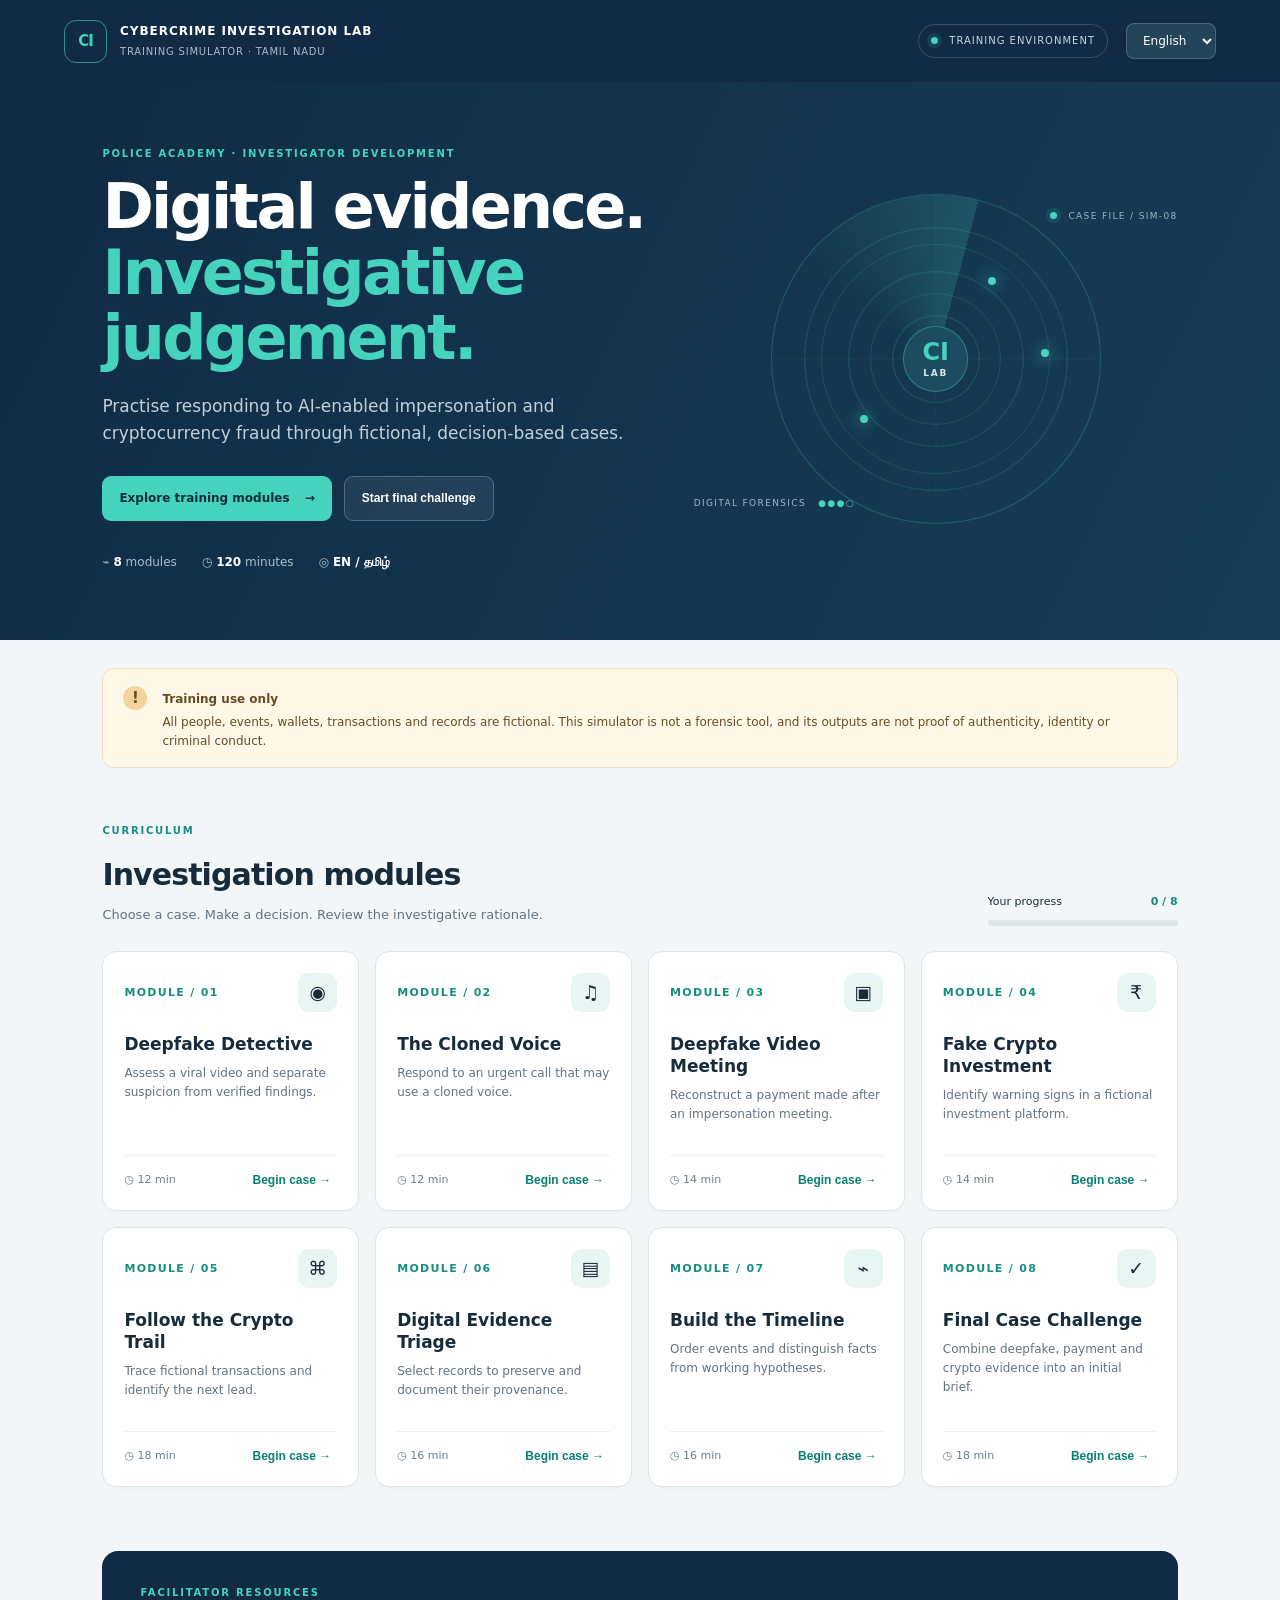
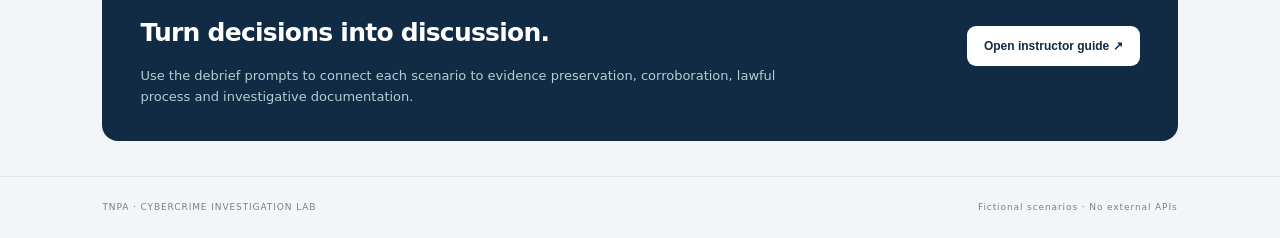
==== index.html @ 0a067c69 "Added Files" ====
<!doctype html>
<html lang="en">
<head>
  <meta charset="utf-8">
  <meta name="viewport" content="width=device-width, initial-scale=1">
  <meta name="theme-color" content="#102b43">
  <meta name="description" content="Bilingual, fictional cybercrime investigation training simulator for police academy learning.">
  <title>Cybercrime Investigation Lab | TN Police Academy</title>
  <link rel="stylesheet" href="assets/css/style.css">
</head>
<body>
<header class="topbar">
  <a class="brand" href="./" aria-label="Cybercrime Investigation Lab home">
    <span class="brand-mark">CI</span><span><strong>CYBERCRIME INVESTIGATION LAB</strong><small>TRAINING SIMULATOR · TAMIL NADU</small></span>
  </a>
  <div class="header-tools">
    <span class="training-pill"><span class="pulse"></span> TRAINING ENVIRONMENT</span>
    <label class="language-switch" for="languageSelect"><span class="sr-only">Language</span>
      <select id="languageSelect"><option value="en">English</option><option value="ta">தமிழ்</option></select>
    </label>
  </div>
</header>
<main>
  <section class="hero">
    <div class="hero-copy">
      <p class="eyebrow" data-i18n="eyebrow">POLICE ACADEMY · INVESTIGATOR DEVELOPMENT</p>
      <h1 data-i18n="heroTitle">Digital evidence.<br><em>Investigative judgement.</em></h1>
      <p class="hero-lede" data-i18n="heroLead">Practise responding to AI-enabled impersonation and cryptocurrency fraud through fictional, decision-based cases.</p>
      <div class="hero-actions"><a class="button button-primary" href="#modules" data-i18n="explore">Explore training modules <span>→</span></a><button class="button button-ghost" id="startAll" data-i18n="startChallenge">Start final challenge</button></div>
      <div class="hero-meta"><span>⌁ <b>8</b> modules</span><span>◷ <b>120</b> minutes</span><span>◎ <b>EN / தமிழ்</b></span></div>
    </div>
    <div class="hero-art" aria-hidden="true">
      <div class="radar"><div class="radar-ring r1"></div><div class="radar-ring r2"></div><div class="radar-ring r3"></div><div class="radar-sweep"></div><span class="radar-dot dot1"></span><span class="radar-dot dot2"></span><span class="radar-dot dot3"></span><div class="radar-center">CI<span>LAB</span></div></div>
      <div class="art-label label-top"><span class="status-dot"></span> CASE FILE / SIM-08</div>
      <div class="art-label label-bottom">DIGITAL FORENSICS <b>●●●○</b></div>
    </div>
  </section>
  <section class="notice" role="note"><span class="notice-icon">!</span><div><strong data-i18n="trainingOnly">Training use only</strong><p data-i18n="noticeText">All people, events, wallets, transactions and records are fictional. This simulator is not a forensic tool, and its outputs are not proof of authenticity, identity or criminal conduct.</p></div></section>
  <section class="section-heading" id="modules"><div><p class="eyebrow" data-i18n="curriculum">CURRICULUM</p><h2 data-i18n="modulesTitle">Investigation modules</h2><p data-i18n="modulesLead">Choose a case. Make a decision. Review the investigative rationale.</p></div><div class="progress-card"><div class="progress-top"><span data-i18n="progress">Your progress</span><strong id="progressText">0 / 8</strong></div><div class="progress-track"><div id="progressBar"></div></div></div></section>
  <section class="module-grid" id="moduleGrid" aria-live="polite"></section>
  <section class="instructor-band"><div><p class="eyebrow" data-i18n="instructorEyebrow">FACILITATOR RESOURCES</p><h2 data-i18n="instructorTitle">Turn decisions into discussion.</h2><p data-i18n="instructorText">Use the debrief prompts to connect each scenario to evidence preservation, corroboration, lawful process and investigative documentation.</p></div><button class="button button-light" id="openGuide" data-i18n="openGuide">Open instructor guide ↗</button></section>
  <section class="footer-note"><span>TNPA · CYBERCRIME INVESTIGATION LAB</span><span>Fictional scenarios · No external APIs</span></section>
</main>
<div class="modal-backdrop" id="modal" hidden>
  <section class="case-modal" role="dialog" aria-modal="true" aria-labelledby="caseTitle">
    <div class="modal-head"><div><p class="eyebrow" id="caseKicker">CASE FILE / SIM-01</p><h2 id="caseTitle">Case title</h2></div><button class="icon-button" id="closeModal" aria-label="Close">×</button></div>
    <div class="case-body"><div class="case-summary" id="caseSummary"></div><div class="case-content" id="caseContent"></div><div id="caseFeedback" aria-live="polite"></div></div>
    <div class="modal-foot"><span id="caseStep">DECISION 1</span><button class="button button-primary" id="nextStep">Submit decision →</button></div>
  </section>
</div>
<script src="assets/js/app.js"></script>
</body>
</html>
---- assets/css/style.css ----
:root{--navy:#102b43;--navy2:#173d59;--teal:#45d3bd;--ink:#172b3a;--muted:#617382;--paper:#f3f6f8;--line:#dce5ea;--white:#fff;--amber:#e9a23b;--shadow:0 18px 55px #102b4312}*{box-sizing:border-box}html{scroll-behavior:smooth}body{margin:0;background:var(--paper);color:var(--ink);font:15px/1.6 Inter,ui-sans-serif,system-ui,-apple-system,"Segoe UI",sans-serif}.topbar{height:82px;background:var(--navy);color:#fff;display:flex;align-items:center;justify-content:space-between;padding:0 clamp(20px,5vw,76px);gap:20px}.brand{display:flex;align-items:center;gap:13px;color:inherit;text-decoration:none}.brand-mark{display:grid;place-items:center;width:43px;height:43px;border:1px solid #45d3bd99;border-radius:12px;color:var(--teal);font-weight:800;letter-spacing:-1px}.brand strong,.brand small{display:block;letter-spacing:.08em}.brand strong{font-size:12px}.brand small{font-size:10px;color:#a8bdca;margin-top:3px}.header-tools{display:flex;align-items:center;gap:18px}.training-pill{font-size:10px;letter-spacing:.1em;color:#c5d6df;border:1px solid #ffffff2b;border-radius:30px;padding:8px 12px}.pulse,.status-dot{display:inline-block;width:7px;height:7px;background:var(--teal);border-radius:50%;margin-right:7px;box-shadow:0 0 0 4px #45d3bd20}.language-switch select{background:#24445a;color:white;border:1px solid #ffffff30;border-radius:8px;padding:9px 12px;font:inherit;font-size:12px}.hero{background:linear-gradient(115deg,var(--navy),#173d59);color:white;display:grid;grid-template-columns:1.1fr .9fr;align-items:center;padding:64px clamp(20px,8vw,120px) 68px;min-height:460px;overflow:hidden}.eyebrow{font-size:10px;font-weight:800;letter-spacing:.18em;color:#168d82;margin:0 0 12px}.hero .eyebrow{color:var(--teal)}h1{font-size:clamp(38px,5vw,62px);line-height:1.06;letter-spacing:-.045em;margin:0 0 22px}h1 em{font-style:normal;color:var(--teal)}.hero-lede{color:#c0d0d9;max-width:540px;font-size:17px}.hero-actions{display:flex;gap:12px;flex-wrap:wrap;margin-top:28px}.button{border:0;border-radius:9px;padding:13px 17px;font-weight:750;font-size:12px;cursor:pointer;text-decoration:none;display:inline-flex;align-items:center;justify-content:center;gap:15px;transition:transform .15s,filter .15s}.button:hover{transform:translateY(-1px);filter:brightness(1.04)}.button-primary{background:var(--teal);color:#0b2d3b}.button-ghost{background:#ffffff12;color:white;border:1px solid #ffffff3a}.button-light{background:white;color:var(--navy)}.hero-meta{display:flex;gap:25px;color:#a9c0cc;font-size:12px;margin-top:32px}.hero-meta b{color:white}.hero-art{min-height:300px;position:relative;display:grid;place-items:center}.radar{width:min(330px,80vw);aspect-ratio:1;border-radius:50%;position:relative;border:1px solid #45d3bd40;background:repeating-radial-gradient(circle,transparent 0 42px,#45d3bd20 43px 44px),linear-gradient(90deg,transparent 49.8%,#45d3bd22 50%,transparent 50.2%),linear-gradient(transparent 49.8%,#45d3bd22 50%,transparent 50.2%)}.radar-ring{position:absolute;border:1px solid #45d3bd26;border-radius:50%;inset:15%}.r2{inset:30%}.r3{inset:45%}.radar-sweep{position:absolute;inset:0;border-radius:50%;background:conic-gradient(from 15deg,transparent 0 78%,#45d3bd00 80%,#45d3bd30 100%);clip-path:circle(50%);}.radar-center{position:absolute;inset:40%;display:grid;place-content:center;text-align:center;border-radius:50%;background:#1d4b60;border:1px solid #45d3bd66;color:var(--teal);font-weight:900;font-size:24px;line-height:1}.radar-center span{font-size:9px;letter-spacing:.2em;color:#d3e9e8;margin-top:5px}.radar-dot{position:absolute;width:8px;height:8px;border-radius:50%;background:var(--teal);box-shadow:0 0 16px var(--teal)}.dot1{top:25%;left:66%}.dot2{top:67%;left:27%}.dot3{top:47%;left:82%}.art-label{position:absolute;color:#9db8c6;font-size:9px;letter-spacing:.15em}.label-top{top:15px;right:0}.label-bottom{bottom:14px;left:0}.label-bottom b{color:var(--teal);margin-left:8px}.notice{display:flex;gap:15px;margin:28px clamp(20px,8vw,120px);padding:17px 20px;background:#fff8e9;border:1px solid #f1dfb9;border-radius:12px;color:#664c22}.notice-icon{width:24px;height:24px;flex:0 0 auto;display:grid;place-items:center;background:#f2d49c;border-radius:50%;font-weight:900}.notice strong{font-size:12px}.notice p{margin:3px 0 0;font-size:12px;line-height:1.55}.section-heading{display:flex;justify-content:space-between;align-items:end;gap:24px;margin:55px clamp(20px,8vw,120px) 25px}.section-heading h2,.instructor-band h2{font-size:30px;letter-spacing:-.03em;margin:0 0 6px}.section-heading p:not(.eyebrow){margin:0;color:var(--muted);font-size:13px}.progress-card{width:190px;flex:0 0 auto}.progress-top{display:flex;justify-content:space-between;font-size:11px;margin-bottom:9px}.progress-top strong{color:#138c80}.progress-track{height:6px;background:#dce6e9;border-radius:10px;overflow:hidden}.progress-track div{height:100%;width:0;background:#159b8b;transition:width .3s}.module-grid{display:grid;grid-template-columns:repeat(4,minmax(0,1fr));gap:16px;margin:0 clamp(20px,8vw,120px) 64px}.module-card{background:white;border:1px solid var(--line);border-radius:14px;padding:21px;min-height:260px;display:flex;flex-direction:column;box-shadow:0 2px 4px #102b4305;transition:transform .18s,box-shadow .18s}.module-card:hover{transform:translateY(-3px);box-shadow:var(--shadow)}.card-top{display:flex;justify-content:space-between;align-items:center;margin-bottom:21px}.module-number{font-size:11px;font-weight:850;color:#168d82;letter-spacing:.12em}.module-icon{width:39px;height:39px;border-radius:11px;background:#e8f6f3;display:grid;place-items:center;font-size:19px}.module-card h3{font-size:17px;line-height:1.3;margin:0 0 9px}.module-card p{font-size:12px;color:var(--muted);margin:0 0 18px}.card-bottom{display:flex;align-items:center;justify-content:space-between;margin-top:auto;padding-top:15px;border-top:1px solid #edf1f3}.duration{font-size:11px;color:#6b7e8b}.module-link{border:0;background:none;color:#087f75;font-weight:800;font-size:12px;cursor:pointer}.done-tag{font-size:10px;color:#087f75;background:#e3f7f1;padding:4px 7px;border-radius:20px}.instructor-band{margin:0 clamp(20px,8vw,120px) 35px;padding:34px 38px;border-radius:16px;background:var(--navy);color:white;display:flex;justify-content:space-between;align-items:center;gap:28px}.instructor-band .eyebrow{color:var(--teal)}.instructor-band h2{font-size:25px}.instructor-band p:not(.eyebrow){max-width:650px;color:#b8cbd5;font-size:13px;margin-bottom:0}.footer-note{border-top:1px solid var(--line);padding:23px clamp(20px,8vw,120px);display:flex;justify-content:space-between;color:#71828d;font-size:9px;letter-spacing:.1em}.modal-backdrop{position:fixed;inset:0;background:#061a29b8;z-index:10;display:grid;place-items:center;padding:20px;overflow:auto}.modal-backdrop[hidden]{display:none}.case-modal{width:min(760px,100%);max-height:92vh;display:flex;flex-direction:column;background:white;border-radius:16px;overflow:hidden;box-shadow:0 25px 90px #0004}.modal-head{padding:25px 28px 20px;background:var(--navy);color:white;display:flex;justify-content:space-between;align-items:start}.modal-head .eyebrow{color:var(--teal)}.modal-head h2{margin:0;font-size:25px;line-height:1.2}.icon-button{background:#ffffff18;border:1px solid #ffffff30;color:white;border-radius:8px;width:36px;height:36px;font-size:24px;cursor:pointer}.case-body{padding:25px 28px;overflow:auto}.case-summary{padding:15px 17px;background:#f1f6f8;border-left:3px solid #1aa391;border-radius:5px;margin-bottom:22px;font-size:13px}.case-content h3{font-size:16px;margin:0 0 12px}.case-content p,.case-content li{font-size:13px;color:#526574}.choice-list{display:grid;gap:9px}.choice{display:flex;gap:11px;align-items:start;padding:13px;border:1px solid var(--line);border-radius:9px;cursor:pointer;font-size:13px}.choice:has(input:checked){border-color:#159b8b;background:#eefaf7}.choice input{accent-color:#138c80;margin-top:4px}.case-feedback{margin-top:18px;padding:15px;border-radius:9px;background:#eaf7f2;font-size:13px}.case-feedback h4{margin:0 0 5px;color:#087f75}.case-feedback p{margin:0;color:#35564f}.modal-foot{border-top:1px solid var(--line);padding:15px 28px;display:flex;justify-content:space-between;align-items:center}.modal-foot span{font-size:10px;letter-spacing:.12em;color:#70818b}.modal-foot .button{padding:11px 16px}.evidence-list{display:grid;gap:8px}.evidence-item{border:1px solid var(--line);padding:12px;border-radius:8px;font-size:13px}.evidence-item input{accent-color:#138c80;margin-right:8px}.mini-table{width:100%;border-collapse:collapse;font-size:12px}.mini-table th,.mini-table td{padding:10px;text-align:left;border-bottom:1px solid var(--line)}.mini-table th{color:#607583;background:#f5f8f9}.sr-only{position:absolute;width:1px;height:1px;padding:0;margin:-1px;overflow:hidden;clip:rect(0,0,0,0);white-space:nowrap;border:0}body.ta{font-family:"Noto Sans Tamil",Latha,system-ui,sans-serif}.ta .hero-lede{line-height:1.9}@media(max-width:1050px){.module-grid{grid-template-columns:repeat(2,minmax(0,1fr))}.hero{padding-left:6vw;padding-right:6vw}.section-heading,.notice,.module-grid,.instructor-band{margin-left:6vw;margin-right:6vw}}@media(max-width:650px){.topbar{height:auto;min-height:74px;padding:14px 18px}.brand strong{font-size:10px}.brand small{font-size:8px}.training-pill{display:none}.hero{grid-template-columns:1fr;padding:48px 22px 32px}.hero-art{min-height:220px}.radar{width:220px}.hero-meta{gap:12px;flex-wrap:wrap}.notice{margin:18px}.section-heading{margin:40px 20px 20px;align-items:start;flex-direction:column}.progress-card{width:100%}.module-grid{grid-template-columns:1fr;margin:0 18px 40px}.module-card{min-height:220px}.instructor-band{margin:0 18px 25px;padding:25px;align-items:start;flex-direction:column}.footer-note{padding:20px;gap:12px;flex-direction:column}.case-body{padding:20px}.modal-head{padding:20px}.modal-foot{padding:14px 20px}.modal-head h2{font-size:21px}}
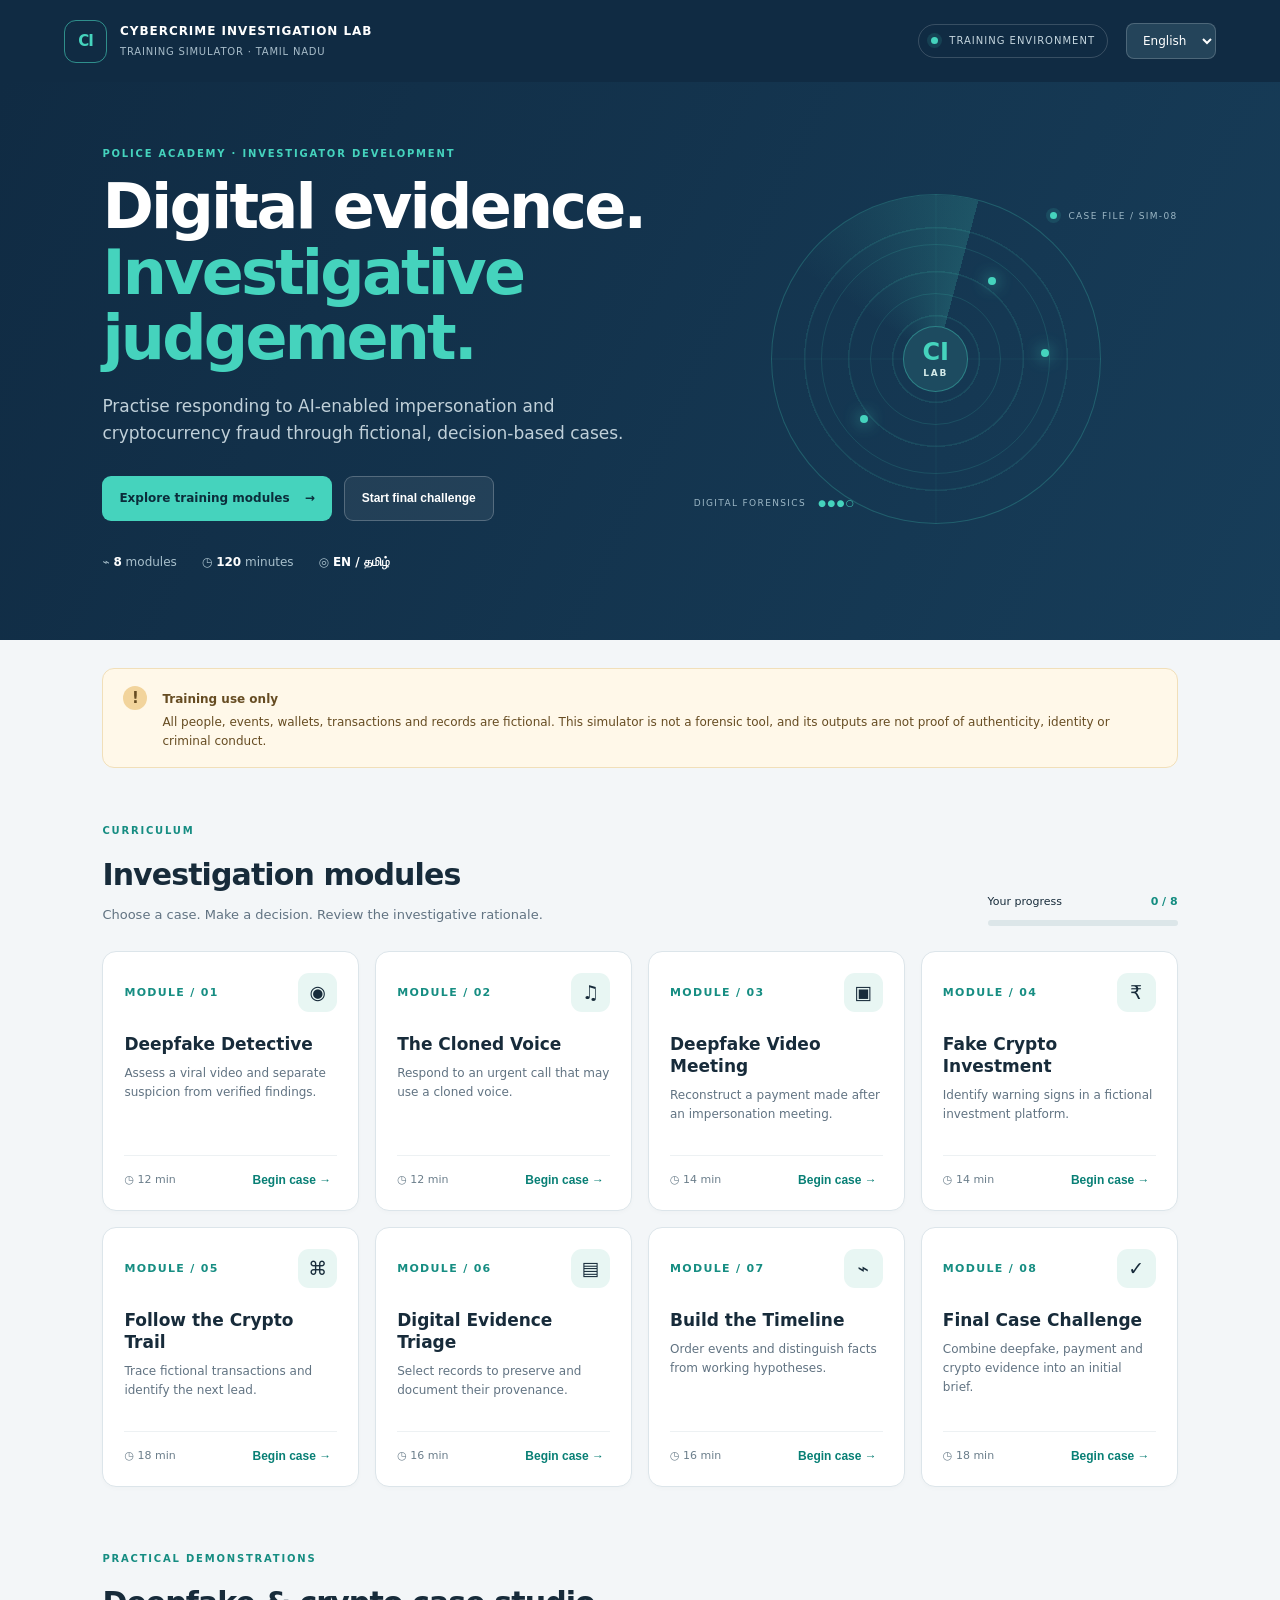
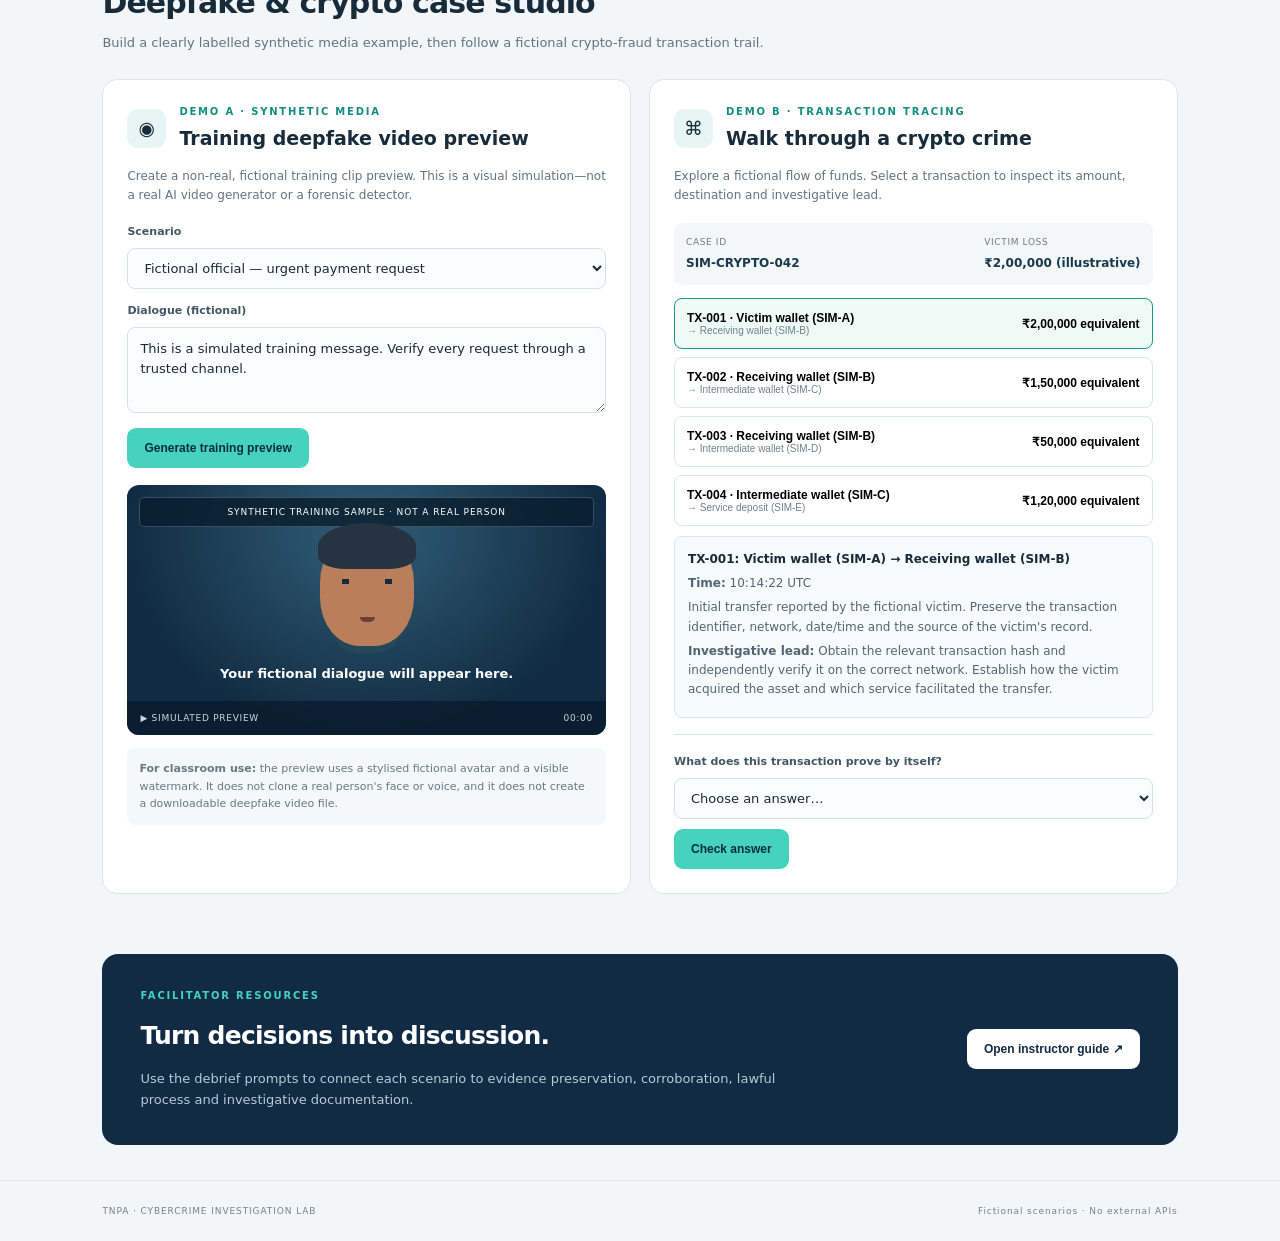
==== commit c1260507: "Updated the files" ====
--- a/index.html
+++ b/index.html
@@ -38,6 +38,40 @@
   <section class="notice" role="note"><span class="notice-icon">!</span><div><strong data-i18n="trainingOnly">Training use only</strong><p data-i18n="noticeText">All people, events, wallets, transactions and records are fictional. This simulator is not a forensic tool, and its outputs are not proof of authenticity, identity or criminal conduct.</p></div></section>
   <section class="section-heading" id="modules"><div><p class="eyebrow" data-i18n="curriculum">CURRICULUM</p><h2 data-i18n="modulesTitle">Investigation modules</h2><p data-i18n="modulesLead">Choose a case. Make a decision. Review the investigative rationale.</p></div><div class="progress-card"><div class="progress-top"><span data-i18n="progress">Your progress</span><strong id="progressText">0 / 8</strong></div><div class="progress-track"><div id="progressBar"></div></div></div></section>
   <section class="module-grid" id="moduleGrid" aria-live="polite"></section>
+
+  <section class="section-heading studio-heading" id="practical-studio"><div><p class="eyebrow">PRACTICAL DEMONSTRATIONS</p><h2>Deepfake & crypto case studio</h2><p>Build a clearly labelled synthetic media example, then follow a fictional crypto-fraud transaction trail.</p></div></section>
+  <section class="studio-grid">
+    <article class="studio-panel">
+      <div class="studio-panel-head"><span class="module-icon">◉</span><div><p class="eyebrow">DEMO A · SYNTHETIC MEDIA</p><h3>Training deepfake video preview</h3></div></div>
+      <p class="studio-copy">Create a non-real, fictional training clip preview. This is a visual simulation—not a real AI video generator or a forensic detector.</p>
+      <label class="field-label" for="scenarioSelect">Scenario</label>
+      <select id="scenarioSelect" class="field"><option value="official">Fictional official — urgent payment request</option><option value="family">Fictional family member — emergency request</option><option value="investor">Fictional investment promoter — guaranteed returns</option></select>
+      <label class="field-label" for="scriptInput">Dialogue (fictional)</label>
+      <textarea id="scriptInput" class="field" rows="3">This is a simulated training message. Verify every request through a trusted channel.</textarea>
+      <button class="button button-primary" id="generatePreview">Generate training preview</button>
+      <div class="video-stage" id="videoStage" aria-live="polite">
+        <div class="video-watermark">SYNTHETIC TRAINING SAMPLE · NOT A REAL PERSON</div>
+        <div class="avatar-head"><span class="avatar-hair"></span><span class="avatar-eyes"></span><span class="avatar-mouth"></span></div>
+        <div class="video-caption" id="videoCaption">Your fictional dialogue will appear here.</div>
+        <div class="video-controls"><span>▶ SIMULATED PREVIEW</span><span id="clipDuration">00:00</span></div>
+      </div>
+      <p class="safety-note"><strong>For classroom use:</strong> the preview uses a stylised fictional avatar and a visible watermark. It does not clone a real person's face or voice, and it does not create a downloadable deepfake video file.</p>
+    </article>
+    <article class="studio-panel">
+      <div class="studio-panel-head"><span class="module-icon">⌘</span><div><p class="eyebrow">DEMO B · TRANSACTION TRACING</p><h3>Walk through a crypto crime</h3></div></div>
+      <p class="studio-copy">Explore a fictional flow of funds. Select a transaction to inspect its amount, destination and investigative lead.</p>
+      <div class="case-facts"><span>CASE ID <b>SIM-CRYPTO-042</b></span><span>VICTIM LOSS <b>₹2,00,000 (illustrative)</b></span></div>
+      <div class="transaction-list" id="transactionList"></div>
+      <div class="transaction-detail" id="transactionDetail" aria-live="polite"></div>
+      <div class="trace-question">
+        <label class="field-label" for="traceAnswer">What does this transaction prove by itself?</label>
+        <select class="field" id="traceAnswer"><option value="">Choose an answer…</option><option value="identity">It proves the real-world identity of the wallet owner.</option><option value="movement">It records a transfer between addresses on the stated network; attribution needs more evidence.</option><option value="crime">It proves the recipient committed a crime.</option></select>
+        <button class="button button-primary" id="checkTrace">Check answer</button>
+        <div id="traceFeedback" class="case-feedback" hidden></div>
+      </div>
+    </article>
+  </section>
+
   <section class="instructor-band"><div><p class="eyebrow" data-i18n="instructorEyebrow">FACILITATOR RESOURCES</p><h2 data-i18n="instructorTitle">Turn decisions into discussion.</h2><p data-i18n="instructorText">Use the debrief prompts to connect each scenario to evidence preservation, corroboration, lawful process and investigative documentation.</p></div><button class="button button-light" id="openGuide" data-i18n="openGuide">Open instructor guide ↗</button></section>
   <section class="footer-note"><span>TNPA · CYBERCRIME INVESTIGATION LAB</span><span>Fictional scenarios · No external APIs</span></section>
 </main>
--- a/assets/css/style.css
+++ b/assets/css/style.css
@@ -1 +1,2 @@
-:root{--navy:#102b43;--navy2:#173d59;--teal:#45d3bd;--ink:#172b3a;--muted:#617382;--paper:#f3f6f8;--line:#dce5ea;--white:#fff;--amber:#e9a23b;--shadow:0 18px 55px #102b4312}*{box-sizing:border-box}html{scroll-behavior:smooth}body{margin:0;background:var(--paper);color:var(--ink);font:15px/1.6 Inter,ui-sans-serif,system-ui,-apple-system,"Segoe UI",sans-serif}.topbar{height:82px;background:var(--navy);color:#fff;display:flex;align-items:center;justify-content:space-between;padding:0 clamp(20px,5vw,76px);gap:20px}.brand{display:flex;align-items:center;gap:13px;color:inherit;text-decoration:none}.brand-mark{display:grid;place-items:center;width:43px;height:43px;border:1px solid #45d3bd99;border-radius:12px;color:var(--teal);font-weight:800;letter-spacing:-1px}.brand strong,.brand small{display:block;letter-spacing:.08em}.brand strong{font-size:12px}.brand small{font-size:10px;color:#a8bdca;margin-top:3px}.header-tools{display:flex;align-items:center;gap:18px}.training-pill{font-size:10px;letter-spacing:.1em;color:#c5d6df;border:1px solid #ffffff2b;border-radius:30px;padding:8px 12px}.pulse,.status-dot{display:inline-block;width:7px;height:7px;background:var(--teal);border-radius:50%;margin-right:7px;box-shadow:0 0 0 4px #45d3bd20}.language-switch select{background:#24445a;color:white;border:1px solid #ffffff30;border-radius:8px;padding:9px 12px;font:inherit;font-size:12px}.hero{background:linear-gradient(115deg,var(--navy),#173d59);color:white;display:grid;grid-template-columns:1.1fr .9fr;align-items:center;padding:64px clamp(20px,8vw,120px) 68px;min-height:460px;overflow:hidden}.eyebrow{font-size:10px;font-weight:800;letter-spacing:.18em;color:#168d82;margin:0 0 12px}.hero .eyebrow{color:var(--teal)}h1{font-size:clamp(38px,5vw,62px);line-height:1.06;letter-spacing:-.045em;margin:0 0 22px}h1 em{font-style:normal;color:var(--teal)}.hero-lede{color:#c0d0d9;max-width:540px;font-size:17px}.hero-actions{display:flex;gap:12px;flex-wrap:wrap;margin-top:28px}.button{border:0;border-radius:9px;padding:13px 17px;font-weight:750;font-size:12px;cursor:pointer;text-decoration:none;display:inline-flex;align-items:center;justify-content:center;gap:15px;transition:transform .15s,filter .15s}.button:hover{transform:translateY(-1px);filter:brightness(1.04)}.button-primary{background:var(--teal);color:#0b2d3b}.button-ghost{background:#ffffff12;color:white;border:1px solid #ffffff3a}.button-light{background:white;color:var(--navy)}.hero-meta{display:flex;gap:25px;color:#a9c0cc;font-size:12px;margin-top:32px}.hero-meta b{color:white}.hero-art{min-height:300px;position:relative;display:grid;place-items:center}.radar{width:min(330px,80vw);aspect-ratio:1;border-radius:50%;position:relative;border:1px solid #45d3bd40;background:repeating-radial-gradient(circle,transparent 0 42px,#45d3bd20 43px 44px),linear-gradient(90deg,transparent 49.8%,#45d3bd22 50%,transparent 50.2%),linear-gradient(transparent 49.8%,#45d3bd22 50%,transparent 50.2%)}.radar-ring{position:absolute;border:1px solid #45d3bd26;border-radius:50%;inset:15%}.r2{inset:30%}.r3{inset:45%}.radar-sweep{position:absolute;inset:0;border-radius:50%;background:conic-gradient(from 15deg,transparent 0 78%,#45d3bd00 80%,#45d3bd30 100%);clip-path:circle(50%);}.radar-center{position:absolute;inset:40%;display:grid;place-content:center;text-align:center;border-radius:50%;background:#1d4b60;border:1px solid #45d3bd66;color:var(--teal);font-weight:900;font-size:24px;line-height:1}.radar-center span{font-size:9px;letter-spacing:.2em;color:#d3e9e8;margin-top:5px}.radar-dot{position:absolute;width:8px;height:8px;border-radius:50%;background:var(--teal);box-shadow:0 0 16px var(--teal)}.dot1{top:25%;left:66%}.dot2{top:67%;left:27%}.dot3{top:47%;left:82%}.art-label{position:absolute;color:#9db8c6;font-size:9px;letter-spacing:.15em}.label-top{top:15px;right:0}.label-bottom{bottom:14px;left:0}.label-bottom b{color:var(--teal);margin-left:8px}.notice{display:flex;gap:15px;margin:28px clamp(20px,8vw,120px);padding:17px 20px;background:#fff8e9;border:1px solid #f1dfb9;border-radius:12px;color:#664c22}.notice-icon{width:24px;height:24px;flex:0 0 auto;display:grid;place-items:center;background:#f2d49c;border-radius:50%;font-weight:900}.notice strong{font-size:12px}.notice p{margin:3px 0 0;font-size:12px;line-height:1.55}.section-heading{display:flex;justify-content:space-between;align-items:end;gap:24px;margin:55px clamp(20px,8vw,120px) 25px}.section-heading h2,.instructor-band h2{font-size:30px;letter-spacing:-.03em;margin:0 0 6px}.section-heading p:not(.eyebrow){margin:0;color:var(--muted);font-size:13px}.progress-card{width:190px;flex:0 0 auto}.progress-top{display:flex;justify-content:space-between;font-size:11px;margin-bottom:9px}.progress-top strong{color:#138c80}.progress-track{height:6px;background:#dce6e9;border-radius:10px;overflow:hidden}.progress-track div{height:100%;width:0;background:#159b8b;transition:width .3s}.module-grid{display:grid;grid-template-columns:repeat(4,minmax(0,1fr));gap:16px;margin:0 clamp(20px,8vw,120px) 64px}.module-card{background:white;border:1px solid var(--line);border-radius:14px;padding:21px;min-height:260px;display:flex;flex-direction:column;box-shadow:0 2px 4px #102b4305;transition:transform .18s,box-shadow .18s}.module-card:hover{transform:translateY(-3px);box-shadow:var(--shadow)}.card-top{display:flex;justify-content:space-between;align-items:center;margin-bottom:21px}.module-number{font-size:11px;font-weight:850;color:#168d82;letter-spacing:.12em}.module-icon{width:39px;height:39px;border-radius:11px;background:#e8f6f3;display:grid;place-items:center;font-size:19px}.module-card h3{font-size:17px;line-height:1.3;margin:0 0 9px}.module-card p{font-size:12px;color:var(--muted);margin:0 0 18px}.card-bottom{display:flex;align-items:center;justify-content:space-between;margin-top:auto;padding-top:15px;border-top:1px solid #edf1f3}.duration{font-size:11px;color:#6b7e8b}.module-link{border:0;background:none;color:#087f75;font-weight:800;font-size:12px;cursor:pointer}.done-tag{font-size:10px;color:#087f75;background:#e3f7f1;padding:4px 7px;border-radius:20px}.instructor-band{margin:0 clamp(20px,8vw,120px) 35px;padding:34px 38px;border-radius:16px;background:var(--navy);color:white;display:flex;justify-content:space-between;align-items:center;gap:28px}.instructor-band .eyebrow{color:var(--teal)}.instructor-band h2{font-size:25px}.instructor-band p:not(.eyebrow){max-width:650px;color:#b8cbd5;font-size:13px;margin-bottom:0}.footer-note{border-top:1px solid var(--line);padding:23px clamp(20px,8vw,120px);display:flex;justify-content:space-between;color:#71828d;font-size:9px;letter-spacing:.1em}.modal-backdrop{position:fixed;inset:0;background:#061a29b8;z-index:10;display:grid;place-items:center;padding:20px;overflow:auto}.modal-backdrop[hidden]{display:none}.case-modal{width:min(760px,100%);max-height:92vh;display:flex;flex-direction:column;background:white;border-radius:16px;overflow:hidden;box-shadow:0 25px 90px #0004}.modal-head{padding:25px 28px 20px;background:var(--navy);color:white;display:flex;justify-content:space-between;align-items:start}.modal-head .eyebrow{color:var(--teal)}.modal-head h2{margin:0;font-size:25px;line-height:1.2}.icon-button{background:#ffffff18;border:1px solid #ffffff30;color:white;border-radius:8px;width:36px;height:36px;font-size:24px;cursor:pointer}.case-body{padding:25px 28px;overflow:auto}.case-summary{padding:15px 17px;background:#f1f6f8;border-left:3px solid #1aa391;border-radius:5px;margin-bottom:22px;font-size:13px}.case-content h3{font-size:16px;margin:0 0 12px}.case-content p,.case-content li{font-size:13px;color:#526574}.choice-list{display:grid;gap:9px}.choice{display:flex;gap:11px;align-items:start;padding:13px;border:1px solid var(--line);border-radius:9px;cursor:pointer;font-size:13px}.choice:has(input:checked){border-color:#159b8b;background:#eefaf7}.choice input{accent-color:#138c80;margin-top:4px}.case-feedback{margin-top:18px;padding:15px;border-radius:9px;background:#eaf7f2;font-size:13px}.case-feedback h4{margin:0 0 5px;color:#087f75}.case-feedback p{margin:0;color:#35564f}.modal-foot{border-top:1px solid var(--line);padding:15px 28px;display:flex;justify-content:space-between;align-items:center}.modal-foot span{font-size:10px;letter-spacing:.12em;color:#70818b}.modal-foot .button{padding:11px 16px}.evidence-list{display:grid;gap:8px}.evidence-item{border:1px solid var(--line);padding:12px;border-radius:8px;font-size:13px}.evidence-item input{accent-color:#138c80;margin-right:8px}.mini-table{width:100%;border-collapse:collapse;font-size:12px}.mini-table th,.mini-table td{padding:10px;text-align:left;border-bottom:1px solid var(--line)}.mini-table th{color:#607583;background:#f5f8f9}.sr-only{position:absolute;width:1px;height:1px;padding:0;margin:-1px;overflow:hidden;clip:rect(0,0,0,0);white-space:nowrap;border:0}body.ta{font-family:"Noto Sans Tamil",Latha,system-ui,sans-serif}.ta .hero-lede{line-height:1.9}@media(max-width:1050px){.module-grid{grid-template-columns:repeat(2,minmax(0,1fr))}.hero{padding-left:6vw;padding-right:6vw}.section-heading,.notice,.module-grid,.instructor-band{margin-left:6vw;margin-right:6vw}}@media(max-width:650px){.topbar{height:auto;min-height:74px;padding:14px 18px}.brand strong{font-size:10px}.brand small{font-size:8px}.training-pill{display:none}.hero{grid-template-columns:1fr;padding:48px 22px 32px}.hero-art{min-height:220px}.radar{width:220px}.hero-meta{gap:12px;flex-wrap:wrap}.notice{margin:18px}.section-heading{margin:40px 20px 20px;align-items:start;flex-direction:column}.progress-card{width:100%}.module-grid{grid-template-columns:1fr;margin:0 18px 40px}.module-card{min-height:220px}.instructor-band{margin:0 18px 25px;padding:25px;align-items:start;flex-direction:column}.footer-note{padding:20px;gap:12px;flex-direction:column}.case-body{padding:20px}.modal-head{padding:20px}.modal-foot{padding:14px 20px}.modal-head h2{font-size:21px}}+:root{--navy:#102b43;--navy2:#173d59;--teal:#45d3bd;--ink:#172b3a;--muted:#617382;--paper:#f3f6f8;--line:#dce5ea;--white:#fff;--amber:#e9a23b;--shadow:0 18px 55px #102b4312}*{box-sizing:border-box}html{scroll-behavior:smooth}body{margin:0;background:var(--paper);color:var(--ink);font:15px/1.6 Inter,ui-sans-serif,system-ui,-apple-system,"Segoe UI",sans-serif}.topbar{height:82px;background:var(--navy);color:#fff;display:flex;align-items:center;justify-content:space-between;padding:0 clamp(20px,5vw,76px);gap:20px}.brand{display:flex;align-items:center;gap:13px;color:inherit;text-decoration:none}.brand-mark{display:grid;place-items:center;width:43px;height:43px;border:1px solid #45d3bd99;border-radius:12px;color:var(--teal);font-weight:800;letter-spacing:-1px}.brand strong,.brand small{display:block;letter-spacing:.08em}.brand strong{font-size:12px}.brand small{font-size:10px;color:#a8bdca;margin-top:3px}.header-tools{display:flex;align-items:center;gap:18px}.training-pill{font-size:10px;letter-spacing:.1em;color:#c5d6df;border:1px solid #ffffff2b;border-radius:30px;padding:8px 12px}.pulse,.status-dot{display:inline-block;width:7px;height:7px;background:var(--teal);border-radius:50%;margin-right:7px;box-shadow:0 0 0 4px #45d3bd20}.language-switch select{background:#24445a;color:white;border:1px solid #ffffff30;border-radius:8px;padding:9px 12px;font:inherit;font-size:12px}.hero{background:linear-gradient(115deg,var(--navy),#173d59);color:white;display:grid;grid-template-columns:1.1fr .9fr;align-items:center;padding:64px clamp(20px,8vw,120px) 68px;min-height:460px;overflow:hidden}.eyebrow{font-size:10px;font-weight:800;letter-spacing:.18em;color:#168d82;margin:0 0 12px}.hero .eyebrow{color:var(--teal)}h1{font-size:clamp(38px,5vw,62px);line-height:1.06;letter-spacing:-.045em;margin:0 0 22px}h1 em{font-style:normal;color:var(--teal)}.hero-lede{color:#c0d0d9;max-width:540px;font-size:17px}.hero-actions{display:flex;gap:12px;flex-wrap:wrap;margin-top:28px}.button{border:0;border-radius:9px;padding:13px 17px;font-weight:750;font-size:12px;cursor:pointer;text-decoration:none;display:inline-flex;align-items:center;justify-content:center;gap:15px;transition:transform .15s,filter .15s}.button:hover{transform:translateY(-1px);filter:brightness(1.04)}.button-primary{background:var(--teal);color:#0b2d3b}.button-ghost{background:#ffffff12;color:white;border:1px solid #ffffff3a}.button-light{background:white;color:var(--navy)}.hero-meta{display:flex;gap:25px;color:#a9c0cc;font-size:12px;margin-top:32px}.hero-meta b{color:white}.hero-art{min-height:300px;position:relative;display:grid;place-items:center}.radar{width:min(330px,80vw);aspect-ratio:1;border-radius:50%;position:relative;border:1px solid #45d3bd40;background:repeating-radial-gradient(circle,transparent 0 42px,#45d3bd20 43px 44px),linear-gradient(90deg,transparent 49.8%,#45d3bd22 50%,transparent 50.2%),linear-gradient(transparent 49.8%,#45d3bd22 50%,transparent 50.2%)}.radar-ring{position:absolute;border:1px solid #45d3bd26;border-radius:50%;inset:15%}.r2{inset:30%}.r3{inset:45%}.radar-sweep{position:absolute;inset:0;border-radius:50%;background:conic-gradient(from 15deg,transparent 0 78%,#45d3bd00 80%,#45d3bd30 100%);clip-path:circle(50%);}.radar-center{position:absolute;inset:40%;display:grid;place-content:center;text-align:center;border-radius:50%;background:#1d4b60;border:1px solid #45d3bd66;color:var(--teal);font-weight:900;font-size:24px;line-height:1}.radar-center span{font-size:9px;letter-spacing:.2em;color:#d3e9e8;margin-top:5px}.radar-dot{position:absolute;width:8px;height:8px;border-radius:50%;background:var(--teal);box-shadow:0 0 16px var(--teal)}.dot1{top:25%;left:66%}.dot2{top:67%;left:27%}.dot3{top:47%;left:82%}.art-label{position:absolute;color:#9db8c6;font-size:9px;letter-spacing:.15em}.label-top{top:15px;right:0}.label-bottom{bottom:14px;left:0}.label-bottom b{color:var(--teal);margin-left:8px}.notice{display:flex;gap:15px;margin:28px clamp(20px,8vw,120px);padding:17px 20px;background:#fff8e9;border:1px solid #f1dfb9;border-radius:12px;color:#664c22}.notice-icon{width:24px;height:24px;flex:0 0 auto;display:grid;place-items:center;background:#f2d49c;border-radius:50%;font-weight:900}.notice strong{font-size:12px}.notice p{margin:3px 0 0;font-size:12px;line-height:1.55}.section-heading{display:flex;justify-content:space-between;align-items:end;gap:24px;margin:55px clamp(20px,8vw,120px) 25px}.section-heading h2,.instructor-band h2{font-size:30px;letter-spacing:-.03em;margin:0 0 6px}.section-heading p:not(.eyebrow){margin:0;color:var(--muted);font-size:13px}.progress-card{width:190px;flex:0 0 auto}.progress-top{display:flex;justify-content:space-between;font-size:11px;margin-bottom:9px}.progress-top strong{color:#138c80}.progress-track{height:6px;background:#dce6e9;border-radius:10px;overflow:hidden}.progress-track div{height:100%;width:0;background:#159b8b;transition:width .3s}.module-grid{display:grid;grid-template-columns:repeat(4,minmax(0,1fr));gap:16px;margin:0 clamp(20px,8vw,120px) 64px}.module-card{background:white;border:1px solid var(--line);border-radius:14px;padding:21px;min-height:260px;display:flex;flex-direction:column;box-shadow:0 2px 4px #102b4305;transition:transform .18s,box-shadow .18s}.module-card:hover{transform:translateY(-3px);box-shadow:var(--shadow)}.card-top{display:flex;justify-content:space-between;align-items:center;margin-bottom:21px}.module-number{font-size:11px;font-weight:850;color:#168d82;letter-spacing:.12em}.module-icon{width:39px;height:39px;border-radius:11px;background:#e8f6f3;display:grid;place-items:center;font-size:19px}.module-card h3{font-size:17px;line-height:1.3;margin:0 0 9px}.module-card p{font-size:12px;color:var(--muted);margin:0 0 18px}.card-bottom{display:flex;align-items:center;justify-content:space-between;margin-top:auto;padding-top:15px;border-top:1px solid #edf1f3}.duration{font-size:11px;color:#6b7e8b}.module-link{border:0;background:none;color:#087f75;font-weight:800;font-size:12px;cursor:pointer}.done-tag{font-size:10px;color:#087f75;background:#e3f7f1;padding:4px 7px;border-radius:20px}.instructor-band{margin:0 clamp(20px,8vw,120px) 35px;padding:34px 38px;border-radius:16px;background:var(--navy);color:white;display:flex;justify-content:space-between;align-items:center;gap:28px}.instructor-band .eyebrow{color:var(--teal)}.instructor-band h2{font-size:25px}.instructor-band p:not(.eyebrow){max-width:650px;color:#b8cbd5;font-size:13px;margin-bottom:0}.footer-note{border-top:1px solid var(--line);padding:23px clamp(20px,8vw,120px);display:flex;justify-content:space-between;color:#71828d;font-size:9px;letter-spacing:.1em}.modal-backdrop{position:fixed;inset:0;background:#061a29b8;z-index:10;display:grid;place-items:center;padding:20px;overflow:auto}.modal-backdrop[hidden]{display:none}.case-modal{width:min(760px,100%);max-height:92vh;display:flex;flex-direction:column;background:white;border-radius:16px;overflow:hidden;box-shadow:0 25px 90px #0004}.modal-head{padding:25px 28px 20px;background:var(--navy);color:white;display:flex;justify-content:space-between;align-items:start}.modal-head .eyebrow{color:var(--teal)}.modal-head h2{margin:0;font-size:25px;line-height:1.2}.icon-button{background:#ffffff18;border:1px solid #ffffff30;color:white;border-radius:8px;width:36px;height:36px;font-size:24px;cursor:pointer}.case-body{padding:25px 28px;overflow:auto}.case-summary{padding:15px 17px;background:#f1f6f8;border-left:3px solid #1aa391;border-radius:5px;margin-bottom:22px;font-size:13px}.case-content h3{font-size:16px;margin:0 0 12px}.case-content p,.case-content li{font-size:13px;color:#526574}.choice-list{display:grid;gap:9px}.choice{display:flex;gap:11px;align-items:start;padding:13px;border:1px solid var(--line);border-radius:9px;cursor:pointer;font-size:13px}.choice:has(input:checked){border-color:#159b8b;background:#eefaf7}.choice input{accent-color:#138c80;margin-top:4px}.case-feedback{margin-top:18px;padding:15px;border-radius:9px;background:#eaf7f2;font-size:13px}.case-feedback h4{margin:0 0 5px;color:#087f75}.case-feedback p{margin:0;color:#35564f}.modal-foot{border-top:1px solid var(--line);padding:15px 28px;display:flex;justify-content:space-between;align-items:center}.modal-foot span{font-size:10px;letter-spacing:.12em;color:#70818b}.modal-foot .button{padding:11px 16px}.evidence-list{display:grid;gap:8px}.evidence-item{border:1px solid var(--line);padding:12px;border-radius:8px;font-size:13px}.evidence-item input{accent-color:#138c80;margin-right:8px}.mini-table{width:100%;border-collapse:collapse;font-size:12px}.mini-table th,.mini-table td{padding:10px;text-align:left;border-bottom:1px solid var(--line)}.mini-table th{color:#607583;background:#f5f8f9}.sr-only{position:absolute;width:1px;height:1px;padding:0;margin:-1px;overflow:hidden;clip:rect(0,0,0,0);white-space:nowrap;border:0}body.ta{font-family:"Noto Sans Tamil",Latha,system-ui,sans-serif}.ta .hero-lede{line-height:1.9}@media(max-width:1050px){.module-grid{grid-template-columns:repeat(2,minmax(0,1fr))}.hero{padding-left:6vw;padding-right:6vw}.section-heading,.notice,.module-grid,.instructor-band{margin-left:6vw;margin-right:6vw}}@media(max-width:650px){.topbar{height:auto;min-height:74px;padding:14px 18px}.brand strong{font-size:10px}.brand small{font-size:8px}.training-pill{display:none}.hero{grid-template-columns:1fr;padding:48px 22px 32px}.hero-art{min-height:220px}.radar{width:220px}.hero-meta{gap:12px;flex-wrap:wrap}.notice{margin:18px}.section-heading{margin:40px 20px 20px;align-items:start;flex-direction:column}.progress-card{width:100%}.module-grid{grid-template-columns:1fr;margin:0 18px 40px}.module-card{min-height:220px}.instructor-band{margin:0 18px 25px;padding:25px;align-items:start;flex-direction:column}.footer-note{padding:20px;gap:12px;flex-direction:column}.case-body{padding:20px}.modal-head{padding:20px}.modal-foot{padding:14px 20px}.modal-head h2{font-size:21px}}
+.studio-heading{margin-top:10px}.studio-grid{display:grid;grid-template-columns:1fr 1fr;gap:18px;margin:0 clamp(20px,8vw,120px) 60px}.studio-panel{background:#fff;border:1px solid var(--line);border-radius:15px;padding:24px;min-width:0}.studio-panel-head{display:flex;gap:13px;align-items:center}.studio-panel-head .eyebrow{margin:0 0 3px}.studio-panel h3{margin:0;font-size:19px}.studio-copy{color:var(--muted);font-size:12px;margin:14px 0 18px}.field-label{display:block;font-size:11px;font-weight:800;color:#415766;margin:13px 0 7px}.field{display:block;width:100%;border:1px solid #d5e0e5;border-radius:8px;padding:11px 12px;background:#fbfcfd;color:var(--ink);font:inherit;font-size:13px}.studio-panel>.button{margin-top:15px}.video-stage{position:relative;margin-top:17px;min-height:250px;overflow:hidden;border-radius:12px;background:radial-gradient(ellipse at 50% 20%,#315e76,#102b43 72%);display:flex;align-items:center;justify-content:center;flex-direction:column}.video-watermark{position:absolute;top:12px;left:12px;right:12px;text-align:center;font-size:9px;letter-spacing:.1em;color:#fff;background:#081c2dc9;padding:7px;border:1px solid #ffffff33;border-radius:5px}.avatar-head{position:relative;width:94px;height:115px;background:#b97e5a;border-radius:45% 45% 42% 42%;margin-top:35px;box-shadow:0 12px 0 -5px #24475a}.avatar-hair{position:absolute;top:-8px;left:-2px;width:98px;height:46px;background:#263441;border-radius:50% 50% 28% 28%}.avatar-eyes{position:absolute;top:48px;left:22px;width:50px;height:5px;border-left:7px solid #172b3a;border-right:7px solid #172b3a}.avatar-mouth{position:absolute;bottom:24px;left:40px;width:15px;height:5px;background:#713d38;border-radius:0 0 8px 8px}.video-stage.playing .avatar-mouth{animation:talk .25s infinite alternate}.video-caption{max-width:90%;margin:18px auto 40px;text-align:center;color:white;font-size:13px;font-weight:650}.video-controls{position:absolute;bottom:0;left:0;right:0;padding:10px 13px;background:#071a29b8;color:#c6d9e2;font-size:9px;letter-spacing:.08em;display:flex;justify-content:space-between}.safety-note{font-size:11px;line-height:1.6;color:#667984;background:#f5f8f9;padding:12px;border-radius:8px;margin:13px 0 0}.case-facts{display:flex;flex-wrap:wrap;justify-content:space-between;gap:8px;padding:12px;background:#f3f7f8;border-radius:8px;font-size:9px;letter-spacing:.07em;color:#687c88}.case-facts b{display:block;color:#18394e;font-size:12px;letter-spacing:0;margin-top:4px}.transaction-list{display:grid;gap:8px;margin-top:13px}.transaction-row{display:flex;align-items:center;justify-content:space-between;gap:10px;text-align:left;width:100%;padding:12px;border:1px solid var(--line);border-radius:8px;background:#fff;cursor:pointer}.transaction-row.selected{border-color:#159b8b;background:#effaf7}.transaction-row strong{display:block;font-size:12px}.transaction-row small{display:block;color:#70818b;font-size:10px}.transaction-amount{font-size:12px;font-weight:800;white-space:nowrap}.transaction-detail{margin-top:10px;border:1px solid #dbe7e9;background:#f8fbfc;border-radius:8px;padding:13px;font-size:12px}.transaction-detail p{margin:5px 0;color:#526574}.trace-question{border-top:1px solid var(--line);margin-top:16px;padding-top:5px}.trace-question .button{margin-top:10px}.case-feedback[hidden]{display:none}@keyframes talk{from{transform:scaleY(.7)}to{transform:scaleY(1.8)}}@media(max-width:850px){.studio-grid{grid-template-columns:1fr;margin-left:6vw;margin-right:6vw}}@media(max-width:650px){.studio-grid{margin:0 18px 40px}.studio-panel{padding:18px}}
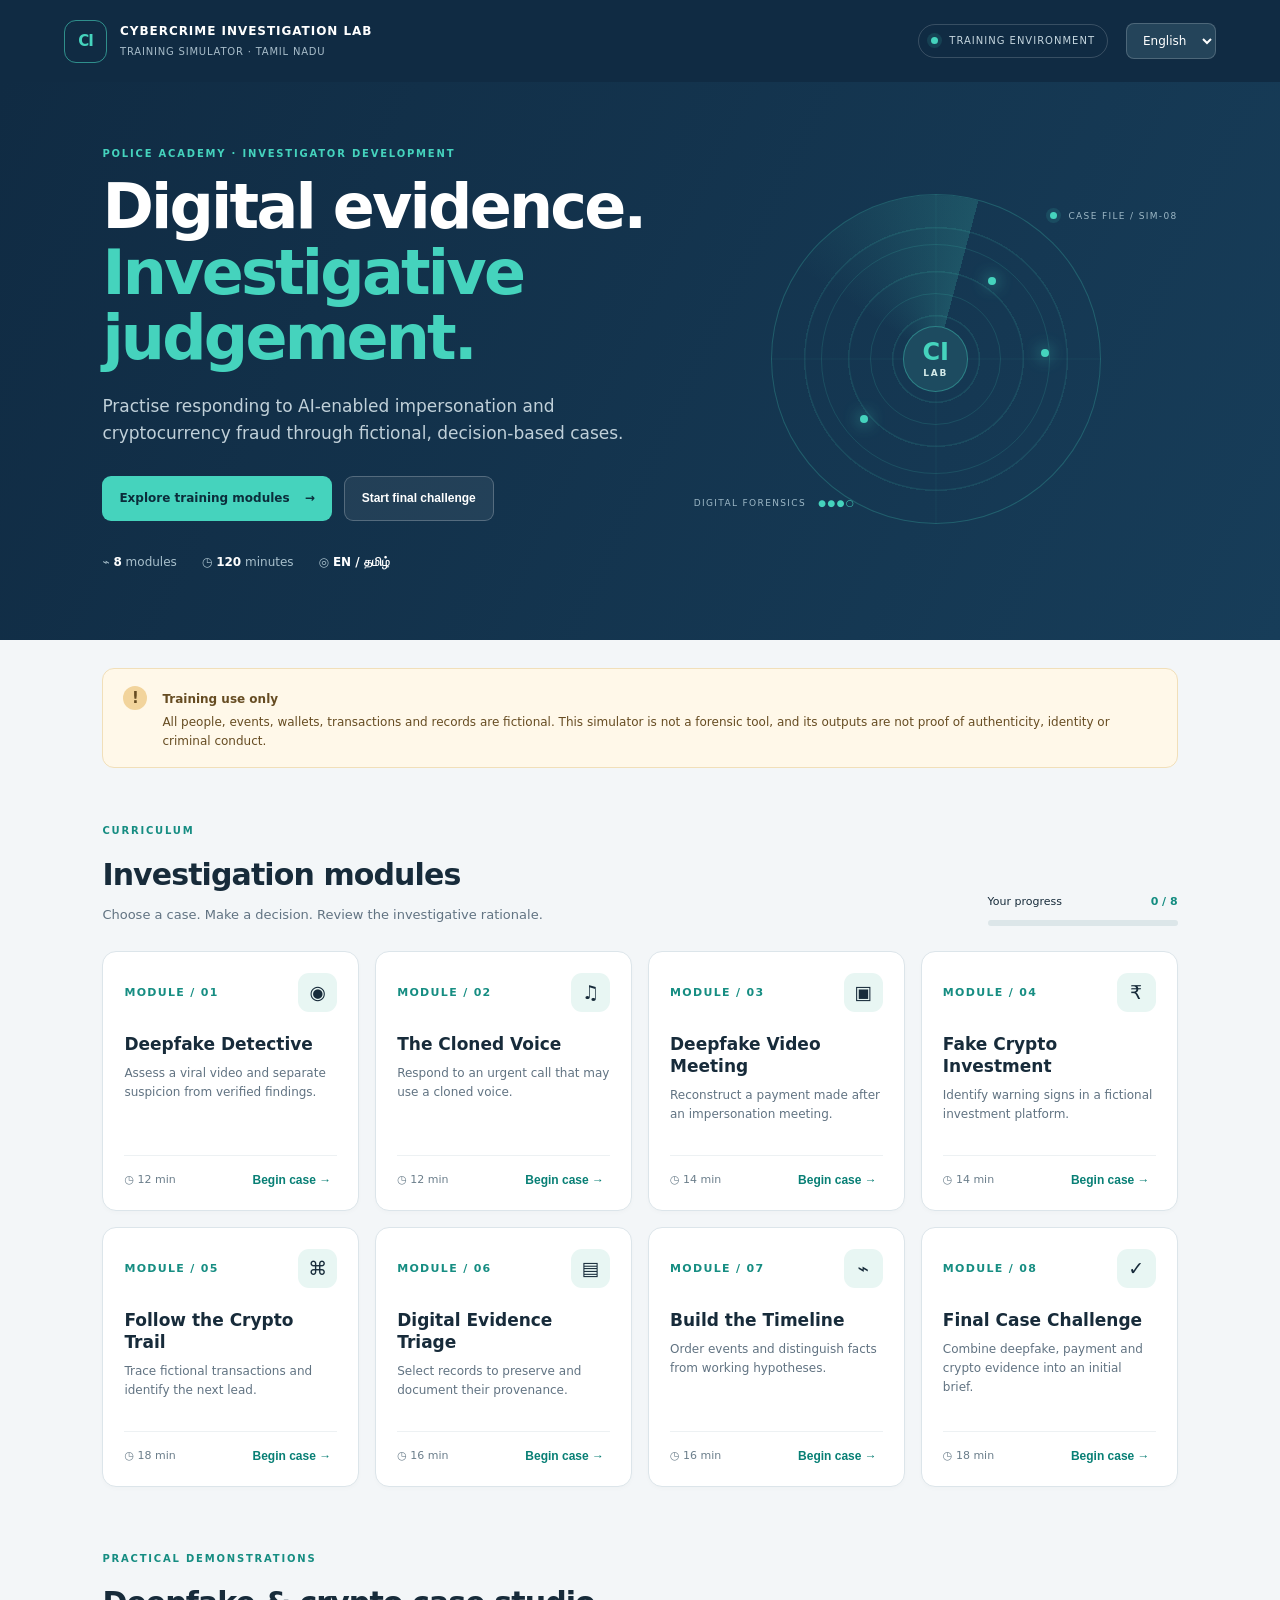
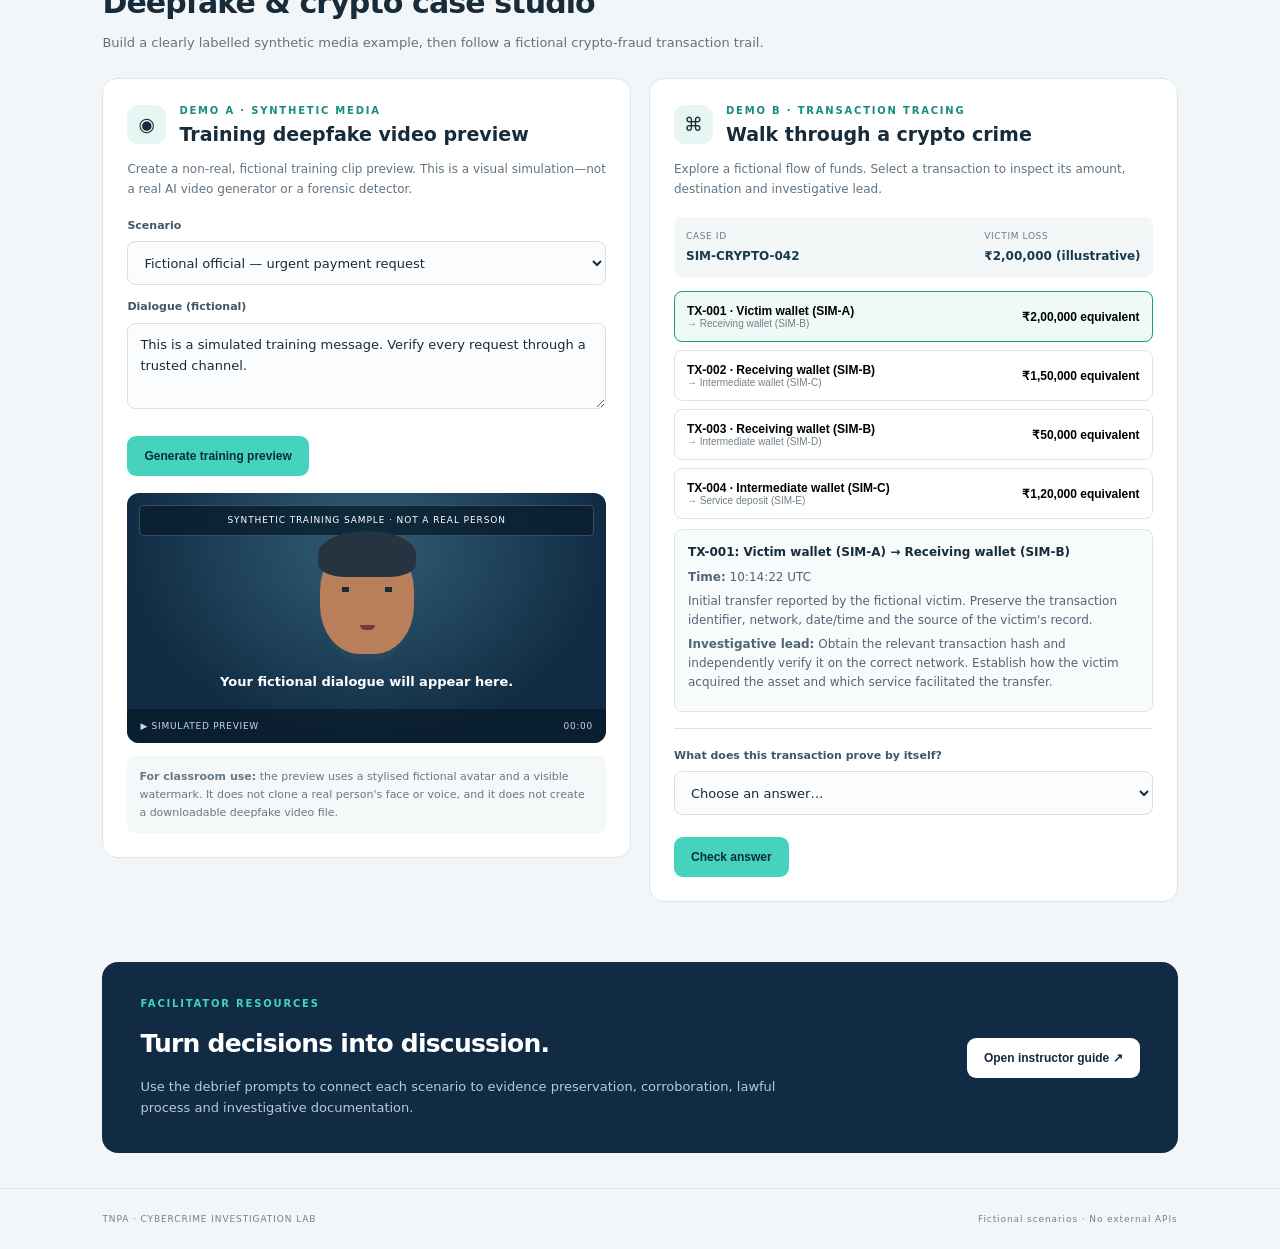
==== commit e7d89e5e: "Corrected file" ====
--- a/index.html
+++ b/index.html
@@ -6,7 +6,7 @@
   <meta name="theme-color" content="#102b43">
   <meta name="description" content="Bilingual, fictional cybercrime investigation training simulator for police academy learning.">
   <title>Cybercrime Investigation Lab | TN Police Academy</title>
-  <link rel="stylesheet" href="assets/css/style.css">
+  <link rel="stylesheet" href="assets/css/style.css?v=20260929-2">
 </head>
 <body>
 <header class="topbar">
--- a/assets/css/style.css
+++ b/assets/css/style.css
@@ -1,2 +1,23 @@
 :root{--navy:#102b43;--navy2:#173d59;--teal:#45d3bd;--ink:#172b3a;--muted:#617382;--paper:#f3f6f8;--line:#dce5ea;--white:#fff;--amber:#e9a23b;--shadow:0 18px 55px #102b4312}*{box-sizing:border-box}html{scroll-behavior:smooth}body{margin:0;background:var(--paper);color:var(--ink);font:15px/1.6 Inter,ui-sans-serif,system-ui,-apple-system,"Segoe UI",sans-serif}.topbar{height:82px;background:var(--navy);color:#fff;display:flex;align-items:center;justify-content:space-between;padding:0 clamp(20px,5vw,76px);gap:20px}.brand{display:flex;align-items:center;gap:13px;color:inherit;text-decoration:none}.brand-mark{display:grid;place-items:center;width:43px;height:43px;border:1px solid #45d3bd99;border-radius:12px;color:var(--teal);font-weight:800;letter-spacing:-1px}.brand strong,.brand small{display:block;letter-spacing:.08em}.brand strong{font-size:12px}.brand small{font-size:10px;color:#a8bdca;margin-top:3px}.header-tools{display:flex;align-items:center;gap:18px}.training-pill{font-size:10px;letter-spacing:.1em;color:#c5d6df;border:1px solid #ffffff2b;border-radius:30px;padding:8px 12px}.pulse,.status-dot{display:inline-block;width:7px;height:7px;background:var(--teal);border-radius:50%;margin-right:7px;box-shadow:0 0 0 4px #45d3bd20}.language-switch select{background:#24445a;color:white;border:1px solid #ffffff30;border-radius:8px;padding:9px 12px;font:inherit;font-size:12px}.hero{background:linear-gradient(115deg,var(--navy),#173d59);color:white;display:grid;grid-template-columns:1.1fr .9fr;align-items:center;padding:64px clamp(20px,8vw,120px) 68px;min-height:460px;overflow:hidden}.eyebrow{font-size:10px;font-weight:800;letter-spacing:.18em;color:#168d82;margin:0 0 12px}.hero .eyebrow{color:var(--teal)}h1{font-size:clamp(38px,5vw,62px);line-height:1.06;letter-spacing:-.045em;margin:0 0 22px}h1 em{font-style:normal;color:var(--teal)}.hero-lede{color:#c0d0d9;max-width:540px;font-size:17px}.hero-actions{display:flex;gap:12px;flex-wrap:wrap;margin-top:28px}.button{border:0;border-radius:9px;padding:13px 17px;font-weight:750;font-size:12px;cursor:pointer;text-decoration:none;display:inline-flex;align-items:center;justify-content:center;gap:15px;transition:transform .15s,filter .15s}.button:hover{transform:translateY(-1px);filter:brightness(1.04)}.button-primary{background:var(--teal);color:#0b2d3b}.button-ghost{background:#ffffff12;color:white;border:1px solid #ffffff3a}.button-light{background:white;color:var(--navy)}.hero-meta{display:flex;gap:25px;color:#a9c0cc;font-size:12px;margin-top:32px}.hero-meta b{color:white}.hero-art{min-height:300px;position:relative;display:grid;place-items:center}.radar{width:min(330px,80vw);aspect-ratio:1;border-radius:50%;position:relative;border:1px solid #45d3bd40;background:repeating-radial-gradient(circle,transparent 0 42px,#45d3bd20 43px 44px),linear-gradient(90deg,transparent 49.8%,#45d3bd22 50%,transparent 50.2%),linear-gradient(transparent 49.8%,#45d3bd22 50%,transparent 50.2%)}.radar-ring{position:absolute;border:1px solid #45d3bd26;border-radius:50%;inset:15%}.r2{inset:30%}.r3{inset:45%}.radar-sweep{position:absolute;inset:0;border-radius:50%;background:conic-gradient(from 15deg,transparent 0 78%,#45d3bd00 80%,#45d3bd30 100%);clip-path:circle(50%);}.radar-center{position:absolute;inset:40%;display:grid;place-content:center;text-align:center;border-radius:50%;background:#1d4b60;border:1px solid #45d3bd66;color:var(--teal);font-weight:900;font-size:24px;line-height:1}.radar-center span{font-size:9px;letter-spacing:.2em;color:#d3e9e8;margin-top:5px}.radar-dot{position:absolute;width:8px;height:8px;border-radius:50%;background:var(--teal);box-shadow:0 0 16px var(--teal)}.dot1{top:25%;left:66%}.dot2{top:67%;left:27%}.dot3{top:47%;left:82%}.art-label{position:absolute;color:#9db8c6;font-size:9px;letter-spacing:.15em}.label-top{top:15px;right:0}.label-bottom{bottom:14px;left:0}.label-bottom b{color:var(--teal);margin-left:8px}.notice{display:flex;gap:15px;margin:28px clamp(20px,8vw,120px);padding:17px 20px;background:#fff8e9;border:1px solid #f1dfb9;border-radius:12px;color:#664c22}.notice-icon{width:24px;height:24px;flex:0 0 auto;display:grid;place-items:center;background:#f2d49c;border-radius:50%;font-weight:900}.notice strong{font-size:12px}.notice p{margin:3px 0 0;font-size:12px;line-height:1.55}.section-heading{display:flex;justify-content:space-between;align-items:end;gap:24px;margin:55px clamp(20px,8vw,120px) 25px}.section-heading h2,.instructor-band h2{font-size:30px;letter-spacing:-.03em;margin:0 0 6px}.section-heading p:not(.eyebrow){margin:0;color:var(--muted);font-size:13px}.progress-card{width:190px;flex:0 0 auto}.progress-top{display:flex;justify-content:space-between;font-size:11px;margin-bottom:9px}.progress-top strong{color:#138c80}.progress-track{height:6px;background:#dce6e9;border-radius:10px;overflow:hidden}.progress-track div{height:100%;width:0;background:#159b8b;transition:width .3s}.module-grid{display:grid;grid-template-columns:repeat(4,minmax(0,1fr));gap:16px;margin:0 clamp(20px,8vw,120px) 64px}.module-card{background:white;border:1px solid var(--line);border-radius:14px;padding:21px;min-height:260px;display:flex;flex-direction:column;box-shadow:0 2px 4px #102b4305;transition:transform .18s,box-shadow .18s}.module-card:hover{transform:translateY(-3px);box-shadow:var(--shadow)}.card-top{display:flex;justify-content:space-between;align-items:center;margin-bottom:21px}.module-number{font-size:11px;font-weight:850;color:#168d82;letter-spacing:.12em}.module-icon{width:39px;height:39px;border-radius:11px;background:#e8f6f3;display:grid;place-items:center;font-size:19px}.module-card h3{font-size:17px;line-height:1.3;margin:0 0 9px}.module-card p{font-size:12px;color:var(--muted);margin:0 0 18px}.card-bottom{display:flex;align-items:center;justify-content:space-between;margin-top:auto;padding-top:15px;border-top:1px solid #edf1f3}.duration{font-size:11px;color:#6b7e8b}.module-link{border:0;background:none;color:#087f75;font-weight:800;font-size:12px;cursor:pointer}.done-tag{font-size:10px;color:#087f75;background:#e3f7f1;padding:4px 7px;border-radius:20px}.instructor-band{margin:0 clamp(20px,8vw,120px) 35px;padding:34px 38px;border-radius:16px;background:var(--navy);color:white;display:flex;justify-content:space-between;align-items:center;gap:28px}.instructor-band .eyebrow{color:var(--teal)}.instructor-band h2{font-size:25px}.instructor-band p:not(.eyebrow){max-width:650px;color:#b8cbd5;font-size:13px;margin-bottom:0}.footer-note{border-top:1px solid var(--line);padding:23px clamp(20px,8vw,120px);display:flex;justify-content:space-between;color:#71828d;font-size:9px;letter-spacing:.1em}.modal-backdrop{position:fixed;inset:0;background:#061a29b8;z-index:10;display:grid;place-items:center;padding:20px;overflow:auto}.modal-backdrop[hidden]{display:none}.case-modal{width:min(760px,100%);max-height:92vh;display:flex;flex-direction:column;background:white;border-radius:16px;overflow:hidden;box-shadow:0 25px 90px #0004}.modal-head{padding:25px 28px 20px;background:var(--navy);color:white;display:flex;justify-content:space-between;align-items:start}.modal-head .eyebrow{color:var(--teal)}.modal-head h2{margin:0;font-size:25px;line-height:1.2}.icon-button{background:#ffffff18;border:1px solid #ffffff30;color:white;border-radius:8px;width:36px;height:36px;font-size:24px;cursor:pointer}.case-body{padding:25px 28px;overflow:auto}.case-summary{padding:15px 17px;background:#f1f6f8;border-left:3px solid #1aa391;border-radius:5px;margin-bottom:22px;font-size:13px}.case-content h3{font-size:16px;margin:0 0 12px}.case-content p,.case-content li{font-size:13px;color:#526574}.choice-list{display:grid;gap:9px}.choice{display:flex;gap:11px;align-items:start;padding:13px;border:1px solid var(--line);border-radius:9px;cursor:pointer;font-size:13px}.choice:has(input:checked){border-color:#159b8b;background:#eefaf7}.choice input{accent-color:#138c80;margin-top:4px}.case-feedback{margin-top:18px;padding:15px;border-radius:9px;background:#eaf7f2;font-size:13px}.case-feedback h4{margin:0 0 5px;color:#087f75}.case-feedback p{margin:0;color:#35564f}.modal-foot{border-top:1px solid var(--line);padding:15px 28px;display:flex;justify-content:space-between;align-items:center}.modal-foot span{font-size:10px;letter-spacing:.12em;color:#70818b}.modal-foot .button{padding:11px 16px}.evidence-list{display:grid;gap:8px}.evidence-item{border:1px solid var(--line);padding:12px;border-radius:8px;font-size:13px}.evidence-item input{accent-color:#138c80;margin-right:8px}.mini-table{width:100%;border-collapse:collapse;font-size:12px}.mini-table th,.mini-table td{padding:10px;text-align:left;border-bottom:1px solid var(--line)}.mini-table th{color:#607583;background:#f5f8f9}.sr-only{position:absolute;width:1px;height:1px;padding:0;margin:-1px;overflow:hidden;clip:rect(0,0,0,0);white-space:nowrap;border:0}body.ta{font-family:"Noto Sans Tamil",Latha,system-ui,sans-serif}.ta .hero-lede{line-height:1.9}@media(max-width:1050px){.module-grid{grid-template-columns:repeat(2,minmax(0,1fr))}.hero{padding-left:6vw;padding-right:6vw}.section-heading,.notice,.module-grid,.instructor-band{margin-left:6vw;margin-right:6vw}}@media(max-width:650px){.topbar{height:auto;min-height:74px;padding:14px 18px}.brand strong{font-size:10px}.brand small{font-size:8px}.training-pill{display:none}.hero{grid-template-columns:1fr;padding:48px 22px 32px}.hero-art{min-height:220px}.radar{width:220px}.hero-meta{gap:12px;flex-wrap:wrap}.notice{margin:18px}.section-heading{margin:40px 20px 20px;align-items:start;flex-direction:column}.progress-card{width:100%}.module-grid{grid-template-columns:1fr;margin:0 18px 40px}.module-card{min-height:220px}.instructor-band{margin:0 18px 25px;padding:25px;align-items:start;flex-direction:column}.footer-note{padding:20px;gap:12px;flex-direction:column}.case-body{padding:20px}.modal-head{padding:20px}.modal-foot{padding:14px 20px}.modal-head h2{font-size:21px}}
 .studio-heading{margin-top:10px}.studio-grid{display:grid;grid-template-columns:1fr 1fr;gap:18px;margin:0 clamp(20px,8vw,120px) 60px}.studio-panel{background:#fff;border:1px solid var(--line);border-radius:15px;padding:24px;min-width:0}.studio-panel-head{display:flex;gap:13px;align-items:center}.studio-panel-head .eyebrow{margin:0 0 3px}.studio-panel h3{margin:0;font-size:19px}.studio-copy{color:var(--muted);font-size:12px;margin:14px 0 18px}.field-label{display:block;font-size:11px;font-weight:800;color:#415766;margin:13px 0 7px}.field{display:block;width:100%;border:1px solid #d5e0e5;border-radius:8px;padding:11px 12px;background:#fbfcfd;color:var(--ink);font:inherit;font-size:13px}.studio-panel>.button{margin-top:15px}.video-stage{position:relative;margin-top:17px;min-height:250px;overflow:hidden;border-radius:12px;background:radial-gradient(ellipse at 50% 20%,#315e76,#102b43 72%);display:flex;align-items:center;justify-content:center;flex-direction:column}.video-watermark{position:absolute;top:12px;left:12px;right:12px;text-align:center;font-size:9px;letter-spacing:.1em;color:#fff;background:#081c2dc9;padding:7px;border:1px solid #ffffff33;border-radius:5px}.avatar-head{position:relative;width:94px;height:115px;background:#b97e5a;border-radius:45% 45% 42% 42%;margin-top:35px;box-shadow:0 12px 0 -5px #24475a}.avatar-hair{position:absolute;top:-8px;left:-2px;width:98px;height:46px;background:#263441;border-radius:50% 50% 28% 28%}.avatar-eyes{position:absolute;top:48px;left:22px;width:50px;height:5px;border-left:7px solid #172b3a;border-right:7px solid #172b3a}.avatar-mouth{position:absolute;bottom:24px;left:40px;width:15px;height:5px;background:#713d38;border-radius:0 0 8px 8px}.video-stage.playing .avatar-mouth{animation:talk .25s infinite alternate}.video-caption{max-width:90%;margin:18px auto 40px;text-align:center;color:white;font-size:13px;font-weight:650}.video-controls{position:absolute;bottom:0;left:0;right:0;padding:10px 13px;background:#071a29b8;color:#c6d9e2;font-size:9px;letter-spacing:.08em;display:flex;justify-content:space-between}.safety-note{font-size:11px;line-height:1.6;color:#667984;background:#f5f8f9;padding:12px;border-radius:8px;margin:13px 0 0}.case-facts{display:flex;flex-wrap:wrap;justify-content:space-between;gap:8px;padding:12px;background:#f3f7f8;border-radius:8px;font-size:9px;letter-spacing:.07em;color:#687c88}.case-facts b{display:block;color:#18394e;font-size:12px;letter-spacing:0;margin-top:4px}.transaction-list{display:grid;gap:8px;margin-top:13px}.transaction-row{display:flex;align-items:center;justify-content:space-between;gap:10px;text-align:left;width:100%;padding:12px;border:1px solid var(--line);border-radius:8px;background:#fff;cursor:pointer}.transaction-row.selected{border-color:#159b8b;background:#effaf7}.transaction-row strong{display:block;font-size:12px}.transaction-row small{display:block;color:#70818b;font-size:10px}.transaction-amount{font-size:12px;font-weight:800;white-space:nowrap}.transaction-detail{margin-top:10px;border:1px solid #dbe7e9;background:#f8fbfc;border-radius:8px;padding:13px;font-size:12px}.transaction-detail p{margin:5px 0;color:#526574}.trace-question{border-top:1px solid var(--line);margin-top:16px;padding-top:5px}.trace-question .button{margin-top:10px}.case-feedback[hidden]{display:none}@keyframes talk{from{transform:scaleY(.7)}to{transform:scaleY(1.8)}}@media(max-width:850px){.studio-grid{grid-template-columns:1fr;margin-left:6vw;margin-right:6vw}}@media(max-width:650px){.studio-grid{margin:0 18px 40px}.studio-panel{padding:18px}}
+
+
+/* Practical studio layout hardening (cache-busted release) */
+.studio-heading{margin:56px clamp(20px,8vw,120px) 24px;}
+.studio-grid{width:auto;max-width:1440px;grid-template-columns:repeat(2,minmax(0,1fr));align-items:start;}
+.studio-panel{width:100%;min-width:0;overflow:hidden;}
+.studio-panel-head{min-width:0;}
+.studio-panel-head>div{min-width:0;}
+.studio-panel h3{line-height:1.3;overflow-wrap:anywhere;}
+.studio-panel .field-label{display:block;width:100%;}
+.studio-panel .field{display:block;width:100%;max-width:100%;min-width:0;margin:0 0 12px;}
+.studio-panel select.field{min-height:44px;}
+.studio-panel textarea.field{resize:vertical;}
+.studio-panel>.button{max-width:100%;white-space:normal;}
+.video-stage{width:100%;min-width:0;}
+.video-caption{overflow-wrap:anywhere;}
+.transaction-row{min-width:0;}
+.transaction-row>span:first-child{min-width:0;overflow-wrap:anywhere;}
+.transaction-amount{white-space:normal;text-align:right;}
+@media(max-width:900px){.studio-grid{grid-template-columns:minmax(0,1fr);margin-left:6vw;margin-right:6vw;}}
+@media(max-width:650px){.studio-heading{margin:40px 18px 20px;}.studio-grid{margin:0 18px 40px;}.studio-panel{padding:18px;}.studio-panel-head{align-items:flex-start;}.case-facts{align-items:flex-start;}.transaction-row{align-items:flex-start;}}
